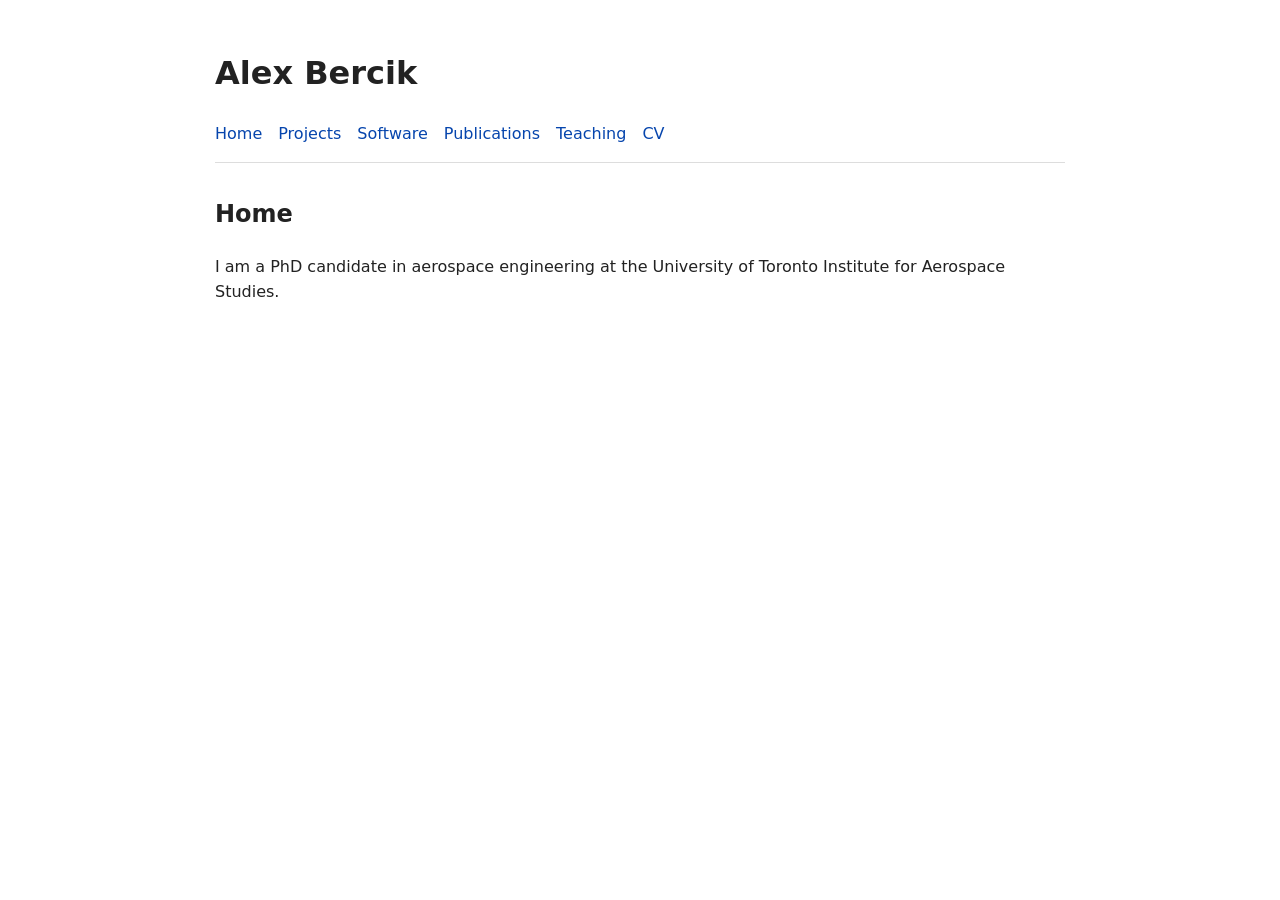
==== index.html @ 03039733 "feat: add initial static website files" ====
<!DOCTYPE html>
<html lang="en">
<head>
  <meta charset="utf-8">
  <meta name="viewport" content="width=device-width, initial-scale=1">
  <title>Alex Bercik</title>
  <link rel="stylesheet" href="style.css">
</head>
<body>
  <header>
    <h1>Alex Bercik</h1>
    <nav>
      <a href="/">Home</a>
      <a href="/projects.html">Projects</a>
      <a href="/software.html">Software</a>
      <a href="/publications.html">Publications</a>
      <a href="/teaching.html">Teaching</a>
      <a href="/cv.html">CV</a>
    </nav>
  </header>

  <main>
    <h2>Home</h2>
    <p>
      I am a PhD candidate in aerospace engineering at the University of Toronto
      Institute for Aerospace Studies.
    </p>
  </main>
</body>
</html>
---- style.css ----
body {
  max-width: 850px;
  margin: 3rem auto;
  padding: 0 1.25rem;
  font-family: system-ui, -apple-system, BlinkMacSystemFont, "Segoe UI", sans-serif;
  line-height: 1.6;
  color: #222;
}

header {
  border-bottom: 1px solid #ddd;
  margin-bottom: 2rem;
  padding-bottom: 1rem;
}

nav {
  display: flex;
  flex-wrap: wrap;
  gap: 1rem;
}

nav a {
  color: #0645ad;
  text-decoration: none;
}

nav a:hover {
  text-decoration: underline;
}
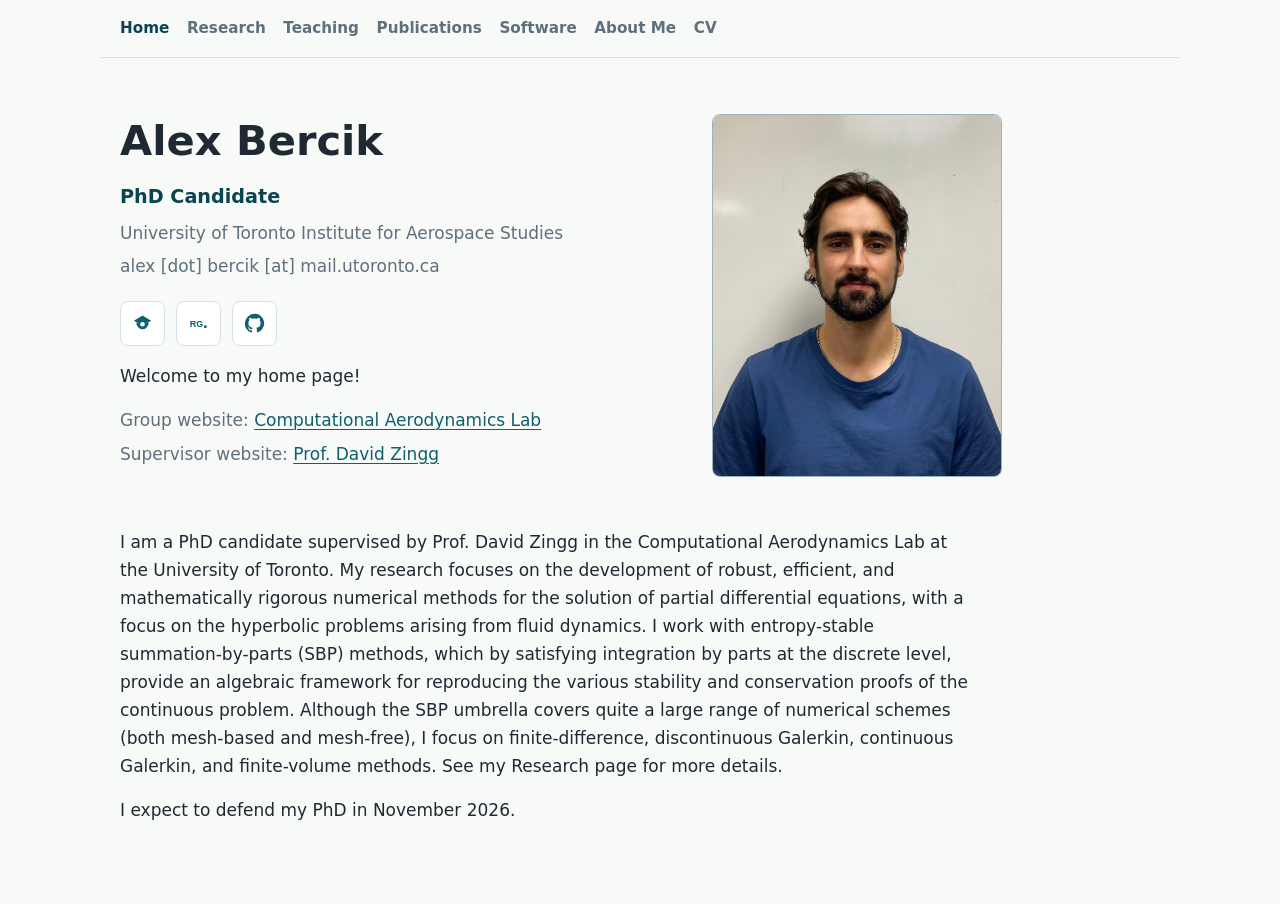
==== commit 92eb0899: "get basic website version working." ====
--- a/index.html
+++ b/index.html
@@ -3,28 +3,79 @@
 <head>
   <meta charset="utf-8">
   <meta name="viewport" content="width=device-width, initial-scale=1">
-  <title>Alex Bercik</title>
+  <title>Home | Alex Bercik</title>
   <link rel="stylesheet" href="style.css">
 </head>
 <body>
-  <header>
-    <h1>Alex Bercik</h1>
-    <nav>
-      <a href="/">Home</a>
-      <a href="/projects.html">Projects</a>
-      <a href="/software.html">Software</a>
-      <a href="/publications.html">Publications</a>
-      <a href="/teaching.html">Teaching</a>
-      <a href="/cv.html">CV</a>
+  <!-- Site header and navigation. -->
+  <header class="site-header">
+    <nav aria-label="Main navigation">
+      <a href="index.html" aria-current="page">Home</a>
+      <a href="research.html">Research</a>
+      <a href="teaching.html">Teaching</a>
+      <a href="publications.html">Publications</a>
+      <a href="software.html">Software</a>
+      <a href="about.html">About Me</a>
+      <a href="cv.html">CV</a>
     </nav>
   </header>
 
   <main>
-    <h2>Home</h2>
-    <p>
-      I am a PhD candidate in aerospace engineering at the University of Toronto
-      Institute for Aerospace Studies.
-    </p>
+    <!-- Homepage introduction. -->
+    <section class="hero">
+      <div class="hero-text">
+        <h1>Alex Bercik</h1>
+        <p class="title-line">PhD Candidate</p>
+        <p class="affiliation-line">University of Toronto Institute for Aerospace Studies</p>
+        <p class="contact-line">alex [dot] bercik [at] mail.utoronto.ca</p>
+        <div class="social-links" aria-label="Academic and code profiles">
+          <a href="https://scholar.google.com/citations?user=2FA_S1sAAAAJ&amp;hl=en" aria-label="Google Scholar" title="Google Scholar">
+            <img src="files/google-scholar.svg" alt="" aria-hidden="true">
+            <span class="sr-only">Google Scholar</span>
+          </a>
+          <a href="https://www.researchgate.net/profile/Alex-Bercik" aria-label="ResearchGate" title="ResearchGate">
+            <img src="files/researchgate.svg" alt="" aria-hidden="true">
+            <span class="sr-only">ResearchGate</span>
+          </a>
+          <a href="https://github.com/alexbercik" aria-label="GitHub" title="GitHub">
+            <img src="files/github.svg" alt="" aria-hidden="true">
+            <span class="sr-only">GitHub</span>
+          </a>
+        </div>
+        <p> </p>
+        <p>
+          Welcome to my home page!
+        </p>
+        <p class="affiliation-line"> Group website:
+        <a href="https://www.utias.utoronto.ca/computational-aerodynamics-lab/">Computational Aerodynamics Lab</a>
+        </p>
+        <p class="affiliation-line"> Supervisor website:
+          <a href="https://www.utias.utoronto.ca/computational-aerodynamics-lab/">Prof. David Zingg</a>
+        </p>
+      </div>
+
+      <!-- Homepage portrait. -->
+      <figure class="portrait-photo">
+        <img src="fotos/home.jpeg" alt="Alex Bercik">
+      </figure>
+    </section>
+
+    <!-- Short academic introduction. -->
+    <section class="intro-paragraph">
+      <p>
+        I am a PhD candidate supervised by Prof. David Zingg in the Computational Aerodynamics Lab
+        at the University of Toronto. My research focuses on the development of robust, efficient,
+        and mathematically rigorous numerical methods for the solution of partial differential 
+        equations, with a focus on the hyperbolic problems arising from fluid dynamics.
+        I work with entropy-stable summation-by-parts (SBP) methods, which by satisfying
+        integration by parts at the discrete level, provide an algebraic framework for reproducing 
+        the various stability and conservation proofs of the continuous problem. Although the SBP
+        umbrella covers quite a large range of numerical schemes (both mesh-based and mesh-free), 
+        I focus on finite-difference, discontinuous Galerkin, continuous Galerkin, 
+        and finite-volume methods. See my Research page for more details. 
+      </p>
+      <p> I expect to defend my PhD in November 2026. </p>
+    </section>
   </main>
 </body>
 </html>
--- a/style.css
+++ b/style.css
@@ -1,29 +1,462 @@
+/* Base page styles. */
+:root {
+  --bg: #f8faf8;
+  --panel: #ffffff;
+  --ink: #1f2933;
+  --muted: #5f6f7c;
+  --line: #d7e0e6;
+  --accent: #0f5f6c;
+  --accent-dark: #0a4450;
+  --accent-soft: #e6f1f3;
+  --warm: #f4efe7;
+}
+
+* {
+  box-sizing: border-box;
+}
+
 body {
-  max-width: 850px;
-  margin: 3rem auto;
-  padding: 0 1.25rem;
+  margin: 0;
+  background: var(--bg);
+  color: var(--ink);
   font-family: system-ui, -apple-system, BlinkMacSystemFont, "Segoe UI", sans-serif;
-  line-height: 1.6;
-  color: #222;
-}
-
-header {
-  border-bottom: 1px solid #ddd;
-  margin-bottom: 2rem;
-  padding-bottom: 1rem;
+  font-size: 17px;
+  line-height: 1.65;
+}
+
+a {
+  color: var(--accent);
+  text-decoration-thickness: 0.08em;
+  text-underline-offset: 0.18em;
+}
+
+a:hover {
+  color: var(--accent-dark);
+}
+
+/* Header and navigation. */
+.site-header {
+  max-width: 1080px;
+  margin: 0 auto;
+  padding: 1rem 1.25rem;
+  border-bottom: 1px solid var(--line);
 }
 
 nav {
   display: flex;
   flex-wrap: wrap;
+  gap: 0.35rem 1.1rem;
+}
+
+nav a {
+  color: var(--muted);
+  font-size: 0.95rem;
+  font-weight: 600;
+  text-decoration: none;
+}
+
+nav a:hover,
+nav a[aria-current="page"] {
+  color: var(--accent-dark);
+}
+
+main {
+  max-width: 1080px;
+  margin: 0 auto;
+  padding: 2.5rem 1.25rem 4rem;
+}
+
+/* Shared typography. */
+h1,
+h2,
+h3,
+p {
+  margin-top: 0;
+}
+
+h1 {
+  max-width: 780px;
+  margin-bottom: 1rem;
+  font-size: 2.6rem;
+  line-height: 1.15;
+}
+
+h2 {
+  margin-bottom: 0.7rem;
+  font-size: 1.55rem;
+  line-height: 1.25;
+}
+
+h3 {
+  margin-bottom: 0.4rem;
+  font-size: 1.08rem;
+  line-height: 1.3;
+}
+
+p {
+  margin-bottom: 1rem;
+}
+
+.eyebrow {
+  margin-bottom: 0.55rem;
+  color: var(--accent-dark);
+  font-size: 0.82rem;
+  font-weight: 700;
+  letter-spacing: 0;
+  text-transform: uppercase;
+}
+
+.page-intro {
+  max-width: 920px;
+  margin-bottom: 2.3rem;
+}
+
+.page-intro a {
+  white-space: nowrap;
+}
+
+.content-section {
+  margin-top: 2.4rem;
+}
+
+/* Homepage hero. */
+.hero {
+  display: grid;
+  grid-template-columns: minmax(0, 560px) minmax(220px, 290px);
+  gap: 2rem;
+  align-items: center;
+  width: fit-content;
+  max-width: 100%;
+  padding: 1rem 0 2rem;
+}
+
+.hero-text p {
+  max-width: 700px;
+}
+
+.title-line,
+.affiliation-line,
+.contact-line {
+  margin-bottom: 0.35rem;
+}
+
+.title-line {
+  color: var(--accent-dark);
+  font-size: 1.2rem;
+  font-weight: 700;
+}
+
+.affiliation-line,
+.contact-line {
+  color: var(--muted);
+}
+
+.social-links {
+  display: flex;
+  flex-wrap: wrap;
+  gap: 0.7rem;
+  margin-top: 1.3rem;
+}
+
+.social-links a {
+  display: inline-grid;
+  place-items: center;
+  position: relative;
+  width: 2.8rem;
+  height: 2.8rem;
+  border: 1px solid var(--line);
+  border-radius: 8px;
+  background: var(--panel);
+  text-decoration: none;
+}
+
+.social-links a:hover {
+  border-color: var(--accent);
+  background: var(--accent-soft);
+}
+
+.social-links img {
+  position: relative;
+  z-index: 1;
+  width: 1.45rem;
+  height: 1.45rem;
+  background: var(--panel);
+}
+
+.sr-only {
+  position: absolute;
+  width: 1px;
+  height: 1px;
+  padding: 0;
+  margin: -1px;
+  overflow: hidden;
+  clip: rect(0, 0, 0, 0);
+  white-space: nowrap;
+  border: 0;
+}
+
+.button-link {
+  display: inline-flex;
+  align-items: center;
+  min-height: 2.7rem;
+  padding: 0.62rem 0.9rem;
+  border: 1px solid var(--accent);
+  border-radius: 6px;
+  background: var(--accent);
+  color: #ffffff;
+  font-weight: 700;
+  text-decoration: none;
+}
+
+.button-link:hover {
+  border-color: var(--accent-dark);
+  background: var(--accent-dark);
+  color: #ffffff;
+}
+
+.intro-paragraph {
+  max-width: 860px;
+  margin-top: 1.2rem;
+}
+
+/* Image placeholders and temporary photos. */
+.portrait-placeholder,
+.image-placeholder,
+.portrait-photo,
+.image-photo,
+.natural-photo {
+  display: grid;
+  place-items: center;
+  margin: 0;
+  overflow: hidden;
+  border: 1px dashed #9db2bd;
+  border-radius: 8px;
+  background:
+    linear-gradient(135deg, rgba(15, 95, 108, 0.08), rgba(244, 239, 231, 0.95)),
+    var(--warm);
+  color: var(--muted);
+  font-size: 0.95rem;
+  font-weight: 700;
+  text-align: center;
+}
+
+.portrait-photo,
+.image-photo,
+.natural-photo {
+  border-style: solid;
+  background: var(--panel);
+}
+
+.portrait-photo img,
+.image-photo img {
+  width: 100%;
+  height: 100%;
+  display: block;
+  object-fit: cover;
+}
+
+.natural-photo img {
+  display: block;
+  width: 100%;
+  max-width: 360px;
+  height: auto;
+}
+
+.portrait-placeholder {
+  width: 100%;
+  max-width: 320px;
+  aspect-ratio: 4 / 5;
+}
+
+.portrait-photo {
+  width: clamp(210px, 24vw, 290px);
+  aspect-ratio: 4 / 5;
+}
+
+.image-placeholder {
+  width: 100%;
+  min-height: 210px;
+  aspect-ratio: 4 / 3;
+}
+
+.image-photo {
+  width: 100%;
+  min-height: 210px;
+  aspect-ratio: 4 / 3;
+}
+
+/* Simple gallery for future personal photos. */
+.photo-grid {
+  display: grid;
+  grid-template-columns: repeat(2, minmax(220px, max-content));
   gap: 1rem;
-}
-
-nav a {
-  color: #0645ad;
-  text-decoration: none;
-}
-
-nav a:hover {
-  text-decoration: underline;
-}
+  align-items: start;
+}
+
+/* Cards and repeated content. */
+.topic-grid {
+  display: grid;
+  grid-template-columns: repeat(3, minmax(0, 1fr));
+  gap: 1rem;
+}
+
+.topic-grid article,
+.project-card,
+.cv-panel {
+  border: 1px solid var(--line);
+  border-radius: 8px;
+  background: var(--panel);
+  box-shadow: 0 10px 25px rgba(31, 41, 51, 0.04);
+}
+
+.topic-grid article {
+  padding: 1.1rem;
+}
+
+.topic-grid p,
+.project-card p:last-child {
+  margin-bottom: 0;
+}
+
+.project-list {
+  display: grid;
+  gap: 1.2rem;
+}
+
+.project-card {
+  display: grid;
+  grid-template-columns: minmax(0, 1.45fr) minmax(220px, 0.75fr);
+  gap: 1.4rem;
+  align-items: start;
+  padding: 1.3rem;
+}
+
+.project-links {
+  display: flex;
+  flex-wrap: wrap;
+  gap: 0.5rem 1rem;
+}
+
+.muted-note {
+  color: var(--muted);
+  font-style: italic;
+}
+
+.plain-section {
+  max-width: 860px;
+}
+
+.bullet-list {
+  margin: 0;
+  padding-left: 1.35rem;
+}
+
+.bullet-list li {
+  margin-bottom: 0.85rem;
+}
+
+.bullet-list li:last-child {
+  margin-bottom: 0;
+}
+
+.course-entry {
+  margin-bottom: 1.35rem;
+}
+
+.course-entry:last-child {
+  margin-bottom: 0;
+}
+
+.course-entry h3,
+.course-context,
+.course-link,
+.course-entry .entry-meta {
+  margin-bottom: 0.25rem;
+}
+
+.course-context,
+.course-link {
+  color: var(--muted);
+  font-size: 0.95rem;
+}
+
+.entry-list {
+  margin: 0;
+  padding-left: 1.35rem;
+}
+
+.entry-list li {
+  margin-bottom: 1rem;
+}
+
+.entry-list li:last-child {
+  margin-bottom: 0;
+}
+
+.entry-meta {
+  margin-bottom: 0.4rem;
+  color: var(--muted);
+  font-size: 0.95rem;
+  font-weight: 700;
+}
+
+.cv-panel {
+  max-width: 680px;
+  padding: 1.6rem;
+}
+
+/* Responsive layout. */
+@media (max-width: 760px) {
+  body {
+    font-size: 16px;
+  }
+
+  main {
+    padding-top: 1.7rem;
+  }
+
+  h1 {
+    font-size: 2rem;
+  }
+
+  .hero,
+  .project-card,
+  .topic-grid,
+  .photo-grid {
+    grid-template-columns: 1fr;
+  }
+
+  .portrait-placeholder {
+    max-width: 260px;
+  }
+
+  .portrait-photo {
+    width: min(260px, 100%);
+  }
+
+  .image-placeholder,
+  .image-photo {
+    min-height: 180px;
+  }
+
+  .natural-photo img {
+    max-width: 100%;
+  }
+}
+
+@media (max-width: 460px) {
+  .site-header,
+  main {
+    padding-left: 1rem;
+    padding-right: 1rem;
+  }
+
+  nav {
+    gap: 0.45rem 0.9rem;
+  }
+
+  .button-link {
+    justify-content: center;
+    width: 100%;
+  }
+}
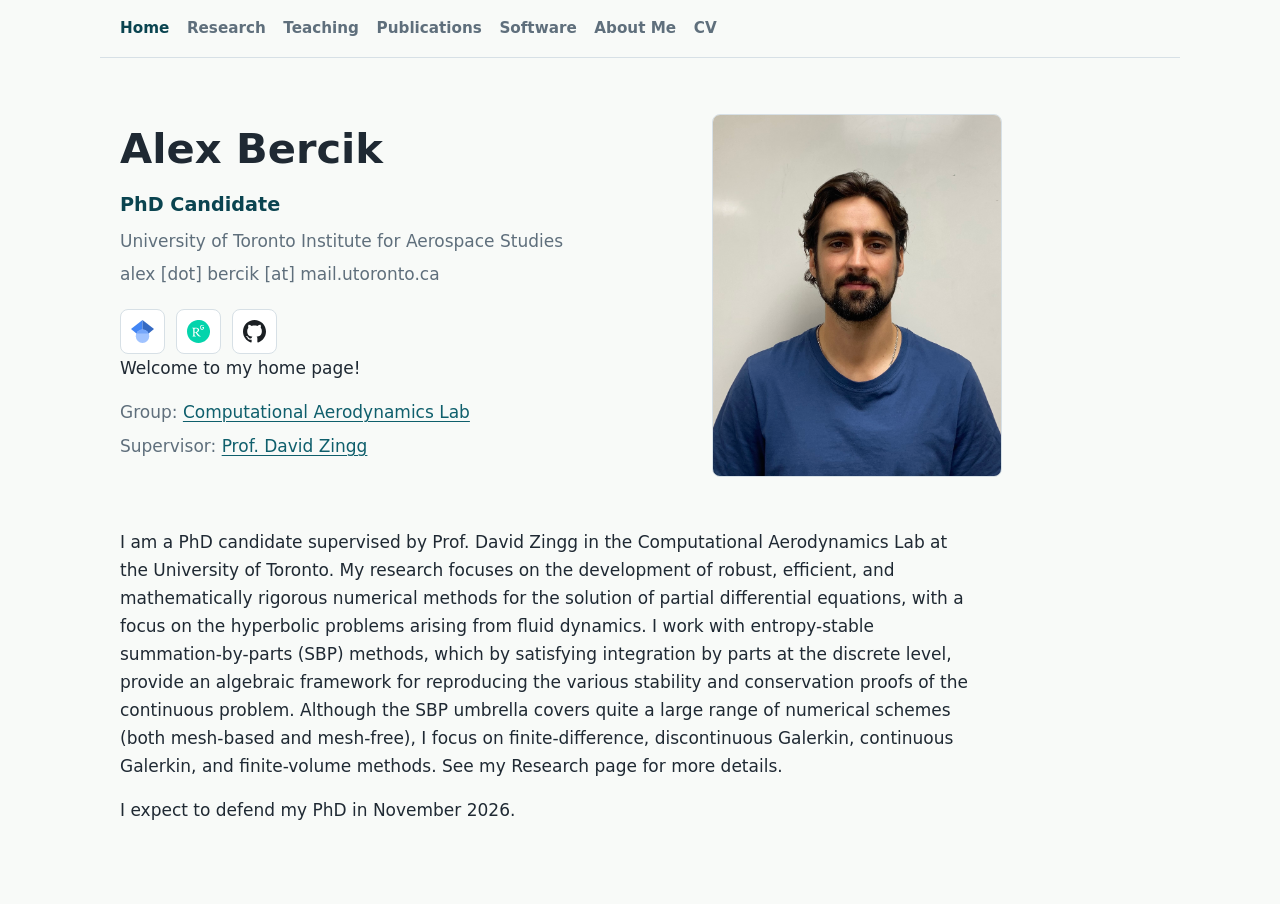
==== commit 687f9038: "making it pretty" ====
--- a/index.html
+++ b/index.html
@@ -7,7 +7,6 @@
   <link rel="stylesheet" href="style.css">
 </head>
 <body>
-  <!-- Site header and navigation. -->
   <header class="site-header">
     <nav aria-label="Main navigation">
       <a href="index.html" aria-current="page">Home</a>
@@ -21,7 +20,6 @@
   </header>
 
   <main>
-    <!-- Homepage introduction. -->
     <section class="hero">
       <div class="hero-text">
         <h1>Alex Bercik</h1>
@@ -42,39 +40,38 @@
             <span class="sr-only">GitHub</span>
           </a>
         </div>
-        <p> </p>
         <p>
           Welcome to my home page!
         </p>
-        <p class="affiliation-line"> Group website:
-        <a href="https://www.utias.utoronto.ca/computational-aerodynamics-lab/">Computational Aerodynamics Lab</a>
+        <p class="affiliation-line">
+          Group:
+          <a href="https://www.utias.utoronto.ca/computational-aerodynamics-lab/">Computational Aerodynamics Lab</a>
         </p>
-        <p class="affiliation-line"> Supervisor website:
-          <a href="https://www.utias.utoronto.ca/computational-aerodynamics-lab/">Prof. David Zingg</a>
+        <p class="affiliation-line">
+          Supervisor:
+          <a href="http://goldfinger.utias.utoronto.ca/dwz/">Prof. David Zingg</a>
         </p>
       </div>
 
-      <!-- Homepage portrait. -->
       <figure class="portrait-photo">
         <img src="fotos/home.jpeg" alt="Alex Bercik">
       </figure>
     </section>
 
-    <!-- Short academic introduction. -->
     <section class="intro-paragraph">
       <p>
         I am a PhD candidate supervised by Prof. David Zingg in the Computational Aerodynamics Lab
         at the University of Toronto. My research focuses on the development of robust, efficient,
-        and mathematically rigorous numerical methods for the solution of partial differential 
+        and mathematically rigorous numerical methods for the solution of partial differential
         equations, with a focus on the hyperbolic problems arising from fluid dynamics.
         I work with entropy-stable summation-by-parts (SBP) methods, which by satisfying
-        integration by parts at the discrete level, provide an algebraic framework for reproducing 
+        integration by parts at the discrete level, provide an algebraic framework for reproducing
         the various stability and conservation proofs of the continuous problem. Although the SBP
-        umbrella covers quite a large range of numerical schemes (both mesh-based and mesh-free), 
-        I focus on finite-difference, discontinuous Galerkin, continuous Galerkin, 
-        and finite-volume methods. See my Research page for more details. 
+        umbrella covers quite a large range of numerical schemes (both mesh-based and mesh-free),
+        I focus on finite-difference, discontinuous Galerkin, continuous Galerkin,
+        and finite-volume methods. See my Research page for more details.
       </p>
-      <p> I expect to defend my PhD in November 2026. </p>
+      <p>I expect to defend my PhD in November 2026.</p>
     </section>
   </main>
 </body>
--- a/style.css
+++ b/style.css
@@ -8,7 +8,6 @@
   --accent: #0f5f6c;
   --accent-dark: #0a4450;
   --accent-soft: #e6f1f3;
-  --warm: #f4efe7;
 }
 
 * {
@@ -176,11 +175,8 @@
 }
 
 .social-links img {
-  position: relative;
-  z-index: 1;
   width: 1.45rem;
   height: 1.45rem;
-  background: var(--panel);
 }
 
 .sr-only {
@@ -219,9 +215,7 @@
   margin-top: 1.2rem;
 }
 
-/* Image placeholders and temporary photos. */
-.portrait-placeholder,
-.image-placeholder,
+/* Photos. */
 .portrait-photo,
 .image-photo,
 .natural-photo {
@@ -229,43 +223,24 @@
   place-items: center;
   margin: 0;
   overflow: hidden;
-  border: 1px dashed #9db2bd;
+  border: 1px solid var(--line);
   border-radius: 8px;
-  background:
-    linear-gradient(135deg, rgba(15, 95, 108, 0.08), rgba(244, 239, 231, 0.95)),
-    var(--warm);
-  color: var(--muted);
-  font-size: 0.95rem;
-  font-weight: 700;
-  text-align: center;
-}
-
-.portrait-photo,
-.image-photo,
-.natural-photo {
-  border-style: solid;
   background: var(--panel);
 }
 
-.portrait-photo img,
-.image-photo img {
+.portrait-photo img {
   width: 100%;
   height: 100%;
   display: block;
   object-fit: cover;
 }
 
+.image-photo img,
 .natural-photo img {
   display: block;
   width: 100%;
-  max-width: 360px;
+  max-width: 100%;
   height: auto;
-}
-
-.portrait-placeholder {
-  width: 100%;
-  max-width: 320px;
-  aspect-ratio: 4 / 5;
 }
 
 .portrait-photo {
@@ -273,34 +248,27 @@
   aspect-ratio: 4 / 5;
 }
 
-.image-placeholder {
-  width: 100%;
-  min-height: 210px;
-  aspect-ratio: 4 / 3;
-}
-
 .image-photo {
   width: 100%;
-  min-height: 210px;
-  aspect-ratio: 4 / 3;
-}
-
-/* Simple gallery for future personal photos. */
+  max-width: 420px;
+}
+
+/* Personal photo gallery. */
 .photo-grid {
-  display: grid;
-  grid-template-columns: repeat(2, minmax(220px, max-content));
-  gap: 1rem;
-  align-items: start;
+  max-width: 960px;
+  column-width: 260px;
+  column-gap: 1.1rem;
+}
+
+.photo-grid .natural-photo {
+  display: block;
+  width: 100%;
+  margin: 0 0 1.1rem;
+  break-inside: avoid;
+  page-break-inside: avoid;
 }
 
 /* Cards and repeated content. */
-.topic-grid {
-  display: grid;
-  grid-template-columns: repeat(3, minmax(0, 1fr));
-  gap: 1rem;
-}
-
-.topic-grid article,
 .project-card,
 .cv-panel {
   border: 1px solid var(--line);
@@ -309,11 +277,6 @@
   box-shadow: 0 10px 25px rgba(31, 41, 51, 0.04);
 }
 
-.topic-grid article {
-  padding: 1.1rem;
-}
-
-.topic-grid p,
 .project-card p:last-child {
   margin-bottom: 0;
 }
@@ -337,6 +300,11 @@
   gap: 0.5rem 1rem;
 }
 
+.project-images {
+  display: grid;
+  gap: 1rem;
+}
+
 .muted-note {
   color: var(--muted);
   font-style: italic;
@@ -369,15 +337,20 @@
 
 .course-entry h3,
 .course-context,
-.course-link,
 .course-entry .entry-meta {
   margin-bottom: 0.25rem;
 }
 
-.course-context,
-.course-link {
+.course-context {
   color: var(--muted);
   font-size: 0.95rem;
+}
+
+.course-link {
+  margin-left: 0.35rem;
+  font-size: 0.82rem;
+  font-weight: 500;
+  white-space: nowrap;
 }
 
 .entry-list {
@@ -420,27 +393,27 @@
   }
 
   .hero,
-  .project-card,
-  .topic-grid,
-  .photo-grid {
+  .project-card {
     grid-template-columns: 1fr;
-  }
-
-  .portrait-placeholder {
-    max-width: 260px;
   }
 
   .portrait-photo {
     width: min(260px, 100%);
   }
 
-  .image-placeholder,
   .image-photo {
-    min-height: 180px;
+    max-width: 100%;
   }
 
   .natural-photo img {
     max-width: 100%;
+  }
+}
+
+@media (max-width: 620px) {
+  .photo-grid {
+    column-width: auto;
+    column-count: 1;
   }
 }
 
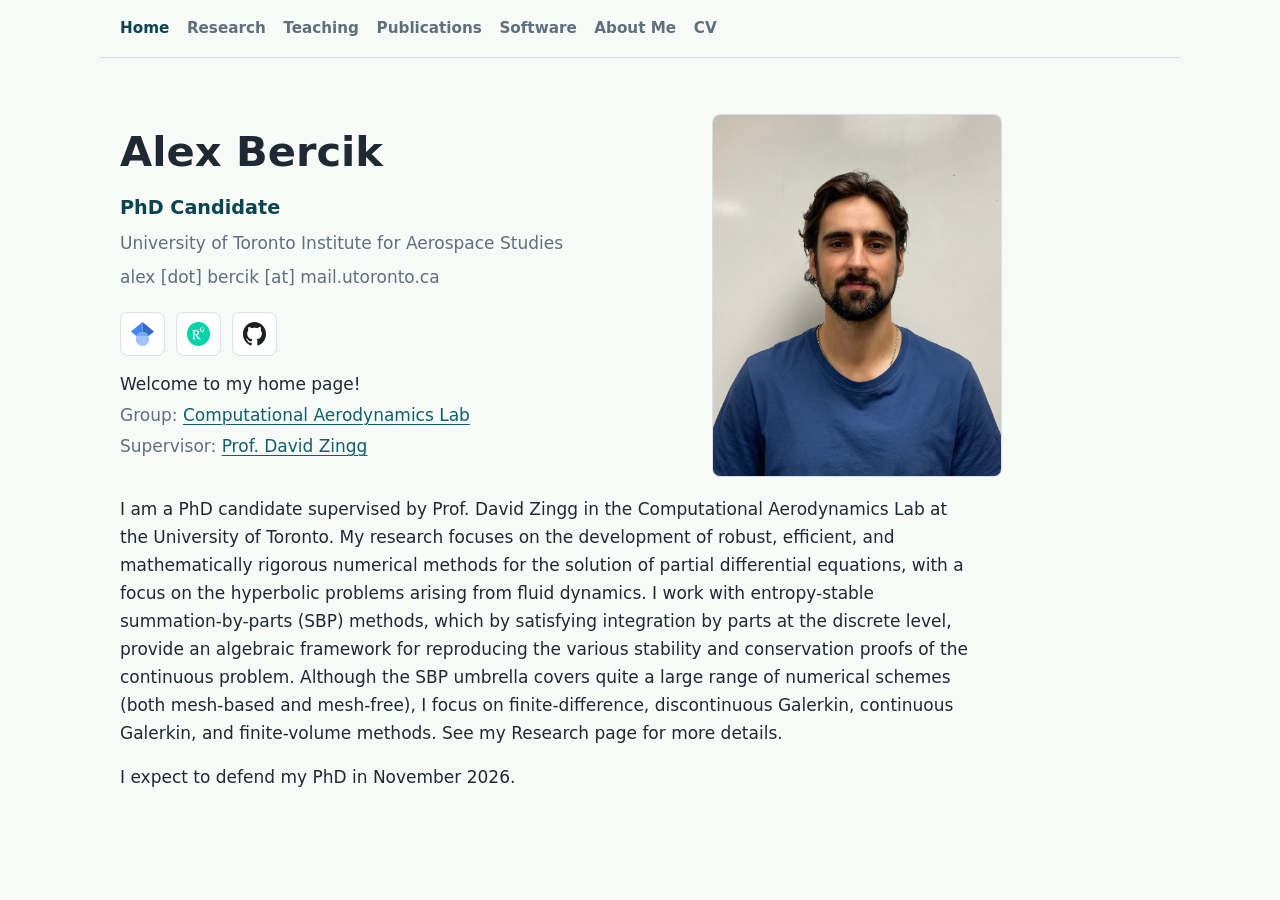
==== commit d7a33086: "even more pretty home page" ====
--- a/index.html
+++ b/index.html
@@ -40,17 +40,19 @@
             <span class="sr-only">GitHub</span>
           </a>
         </div>
-        <p>
-          Welcome to my home page!
-        </p>
-        <p class="affiliation-line">
-          Group:
-          <a href="https://www.utias.utoronto.ca/computational-aerodynamics-lab/">Computational Aerodynamics Lab</a>
-        </p>
-        <p class="affiliation-line">
-          Supervisor:
-          <a href="http://goldfinger.utias.utoronto.ca/dwz/">Prof. David Zingg</a>
-        </p>
+        <div class="home-links">
+          <p>
+            Welcome to my home page!
+          </p>
+          <p class="affiliation-line">
+            Group:
+            <a href="https://www.utias.utoronto.ca/computational-aerodynamics-lab/">Computational Aerodynamics Lab</a>
+          </p>
+          <p class="affiliation-line">
+            Supervisor:
+            <a href="http://goldfinger.utias.utoronto.ca/dwz/">Prof. David Zingg</a>
+          </p>
+        </div>
       </div>
 
       <figure class="portrait-photo">
--- a/style.css
+++ b/style.css
@@ -126,7 +126,7 @@
   align-items: center;
   width: fit-content;
   max-width: 100%;
-  padding: 1rem 0 2rem;
+  padding: 1rem 0 0.8rem;
 }
 
 .hero-text p {
@@ -155,6 +155,14 @@
   flex-wrap: wrap;
   gap: 0.7rem;
   margin-top: 1.3rem;
+}
+
+.home-links {
+  margin-top: 0.85rem;
+}
+
+.home-links p {
+  margin-bottom: 0.18rem;
 }
 
 .social-links a {
@@ -212,7 +220,7 @@
 
 .intro-paragraph {
   max-width: 860px;
-  margin-top: 1.2rem;
+  margin-top: 0.35rem;
 }
 
 /* Photos. */
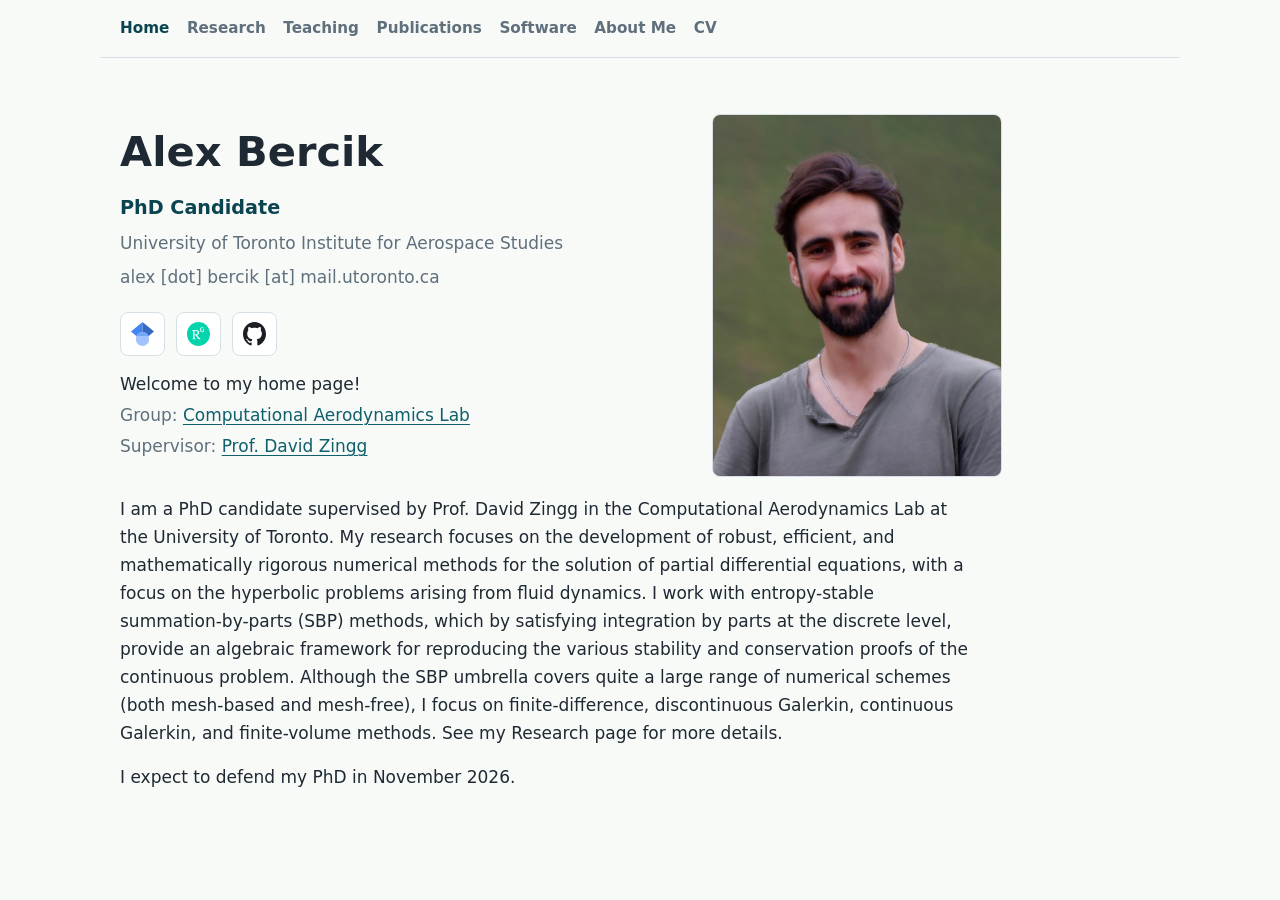
==== commit 6e513200: "update July 7" ====
--- a/index.html
+++ b/index.html
@@ -56,7 +56,7 @@
       </div>
 
       <figure class="portrait-photo">
-        <img src="fotos/home.jpeg" alt="Alex Bercik">
+        <img src="fotos/home.JPG" alt="Alex Bercik">
       </figure>
     </section>
 
